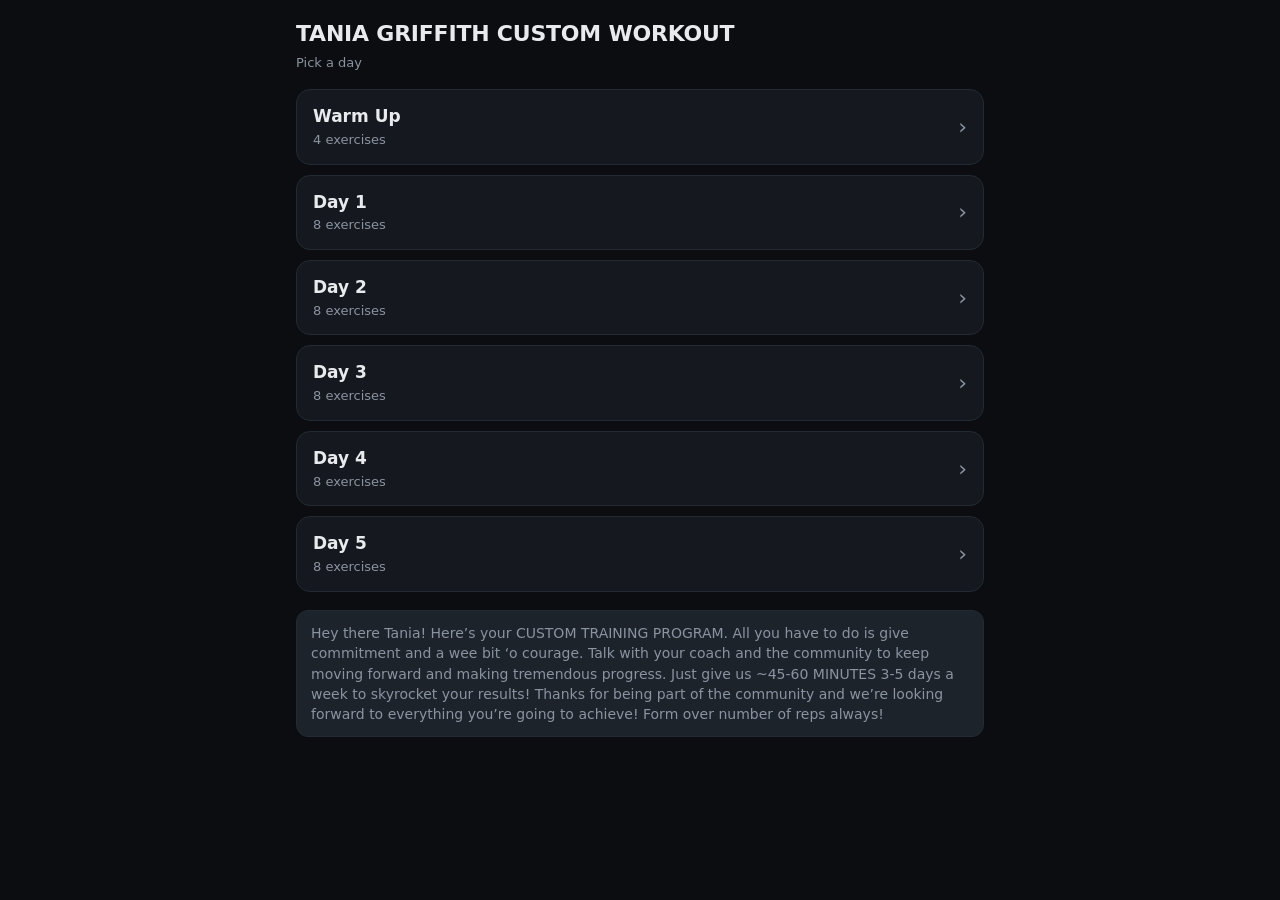
==== index.html @ 73ba3485 "Initial commit: Powerbatics PWA Mobile-first offline web app that turns the custom workout HTML into" ====
<!doctype html>
<html lang="en">
  <head>
    <meta charset="utf-8" />
    <meta
      name="viewport"
      content="width=device-width, initial-scale=1, viewport-fit=cover"
    />
    <meta name="apple-mobile-web-app-capable" content="yes" />
    <meta name="apple-mobile-web-app-status-bar-style" content="black-translucent" />
    <meta name="theme-color" content="#0b0d10" />
    <title>Powerbatics</title>
    <link rel="manifest" href="manifest.webmanifest" />
    <link rel="apple-touch-icon" href="icon-180.png" />
    <link rel="stylesheet" href="styles.css" />
  </head>
  <body>
    <main id="app"></main>
    <script src="app.js" type="module"></script>
  </body>
</html>
---- styles.css ----
:root {
  --bg: #0b0d10;
  --panel: #15191f;
  --panel-2: #1d232b;
  --text: #e8eaed;
  --muted: #8a93a0;
  --accent: #ff7849;
  --accent-2: #ffb86b;
  --good: #4ade80;
  --border: #232a33;
  --tap: 48px;
}

* { box-sizing: border-box; }
html, body {
  margin: 0;
  background: var(--bg);
  color: var(--text);
  font: 16px/1.45 -apple-system, BlinkMacSystemFont, "SF Pro Text", system-ui, sans-serif;
  -webkit-font-smoothing: antialiased;
  overscroll-behavior-y: contain;
}
body {
  padding: env(safe-area-inset-top) env(safe-area-inset-right)
    env(safe-area-inset-bottom) env(safe-area-inset-left);
  min-height: 100vh;
}

main { padding: 12px 16px 80px; max-width: 720px; margin: 0 auto; }

h1, h2, h3 { margin: 0 0 8px; font-weight: 700; letter-spacing: -0.01em; }
h1 { font-size: 28px; }
h2 { font-size: 22px; }
h3 { font-size: 18px; }
p { margin: 0 0 8px; color: var(--text); }
small, .muted { color: var(--muted); }

a, button {
  color: inherit;
  font: inherit;
  background: none;
  border: 0;
  cursor: pointer;
}

.topbar {
  display: flex;
  align-items: center;
  gap: 10px;
  padding: 10px 0 16px;
  position: sticky;
  top: 0;
  background: linear-gradient(var(--bg), var(--bg) 80%, transparent);
  z-index: 5;
}
.back {
  min-width: var(--tap);
  height: var(--tap);
  display: inline-flex;
  align-items: center;
  justify-content: center;
  border-radius: 12px;
  background: var(--panel);
  border: 1px solid var(--border);
  font-size: 20px;
}
.title-stack { flex: 1; min-width: 0; }
.title-stack h1 { font-size: 22px; line-height: 1.1; }
.title-stack .sub { color: var(--muted); font-size: 13px; }

.list { display: grid; gap: 10px; }

.card {
  display: block;
  width: 100%;
  text-align: left;
  background: var(--panel);
  border: 1px solid var(--border);
  border-radius: 14px;
  padding: 14px 16px;
  min-height: var(--tap);
  transition: transform 0.05s ease;
}
.card:active { transform: scale(0.99); }
.card .row { display: flex; align-items: center; gap: 12px; }
.card .name { font-weight: 600; font-size: 17px; }
.card .meta { color: var(--muted); font-size: 13px; margin-top: 2px; }
.card .chev { color: var(--muted); margin-left: auto; font-size: 22px; }
.card.done { border-color: rgba(74, 222, 128, 0.4); }
.card.done .name::after { content: " ✓"; color: var(--good); }

.video-wrap {
  position: relative;
  width: 100%;
  padding-top: 56.25%;
  background: #000;
  border-radius: 14px;
  overflow: hidden;
  margin: 4px 0 16px;
  border: 1px solid var(--border);
}
.video-wrap iframe {
  position: absolute;
  inset: 0;
  width: 100%;
  height: 100%;
  border: 0;
}

.section { margin: 18px 0; }
.section h3 { color: var(--muted); text-transform: uppercase; font-size: 12px; letter-spacing: 0.08em; margin-bottom: 8px; }

.goal {
  background: var(--panel-2);
  border: 1px solid var(--border);
  border-left: 3px solid var(--accent);
  padding: 12px 14px;
  border-radius: 10px;
  font-weight: 600;
}

.desc { color: var(--text); }

.set-row {
  display: grid;
  grid-template-columns: 36px 1fr 1fr 44px;
  gap: 8px;
  align-items: center;
  margin-bottom: 8px;
}
.set-row .idx {
  text-align: center;
  color: var(--muted);
  font-weight: 700;
}
.set-row input {
  width: 100%;
  height: var(--tap);
  background: var(--panel);
  color: var(--text);
  border: 1px solid var(--border);
  border-radius: 10px;
  padding: 0 12px;
  font-size: 17px;
  text-align: center;
}
.set-row input:focus { outline: 2px solid var(--accent); border-color: var(--accent); }
.set-row .check {
  height: var(--tap);
  width: 44px;
  border-radius: 10px;
  background: var(--panel);
  border: 1px solid var(--border);
  font-size: 20px;
  color: var(--muted);
}
.set-row.done .check { background: var(--good); color: #0b0d10; border-color: var(--good); }
.set-row .label { color: var(--muted); text-align: center; font-size: 12px; }

.set-headers {
  display: grid;
  grid-template-columns: 36px 1fr 1fr 44px;
  gap: 8px;
  color: var(--muted);
  font-size: 12px;
  text-transform: uppercase;
  letter-spacing: 0.06em;
  margin-bottom: 4px;
  padding: 0 4px;
}
.set-headers div { text-align: center; }

.btn-row { display: flex; gap: 10px; margin-top: 12px; }
.btn {
  flex: 1;
  height: var(--tap);
  border-radius: 12px;
  background: var(--panel);
  border: 1px solid var(--border);
  color: var(--text);
  font-weight: 600;
}
.btn.primary { background: var(--accent); color: #1a0e07; border-color: var(--accent); }
.btn.ghost { background: transparent; }

.history {
  margin-top: 18px;
  background: var(--panel);
  border: 1px solid var(--border);
  border-radius: 12px;
  padding: 12px 14px;
}
.history h4 { margin: 0 0 8px; font-size: 13px; color: var(--muted); text-transform: uppercase; letter-spacing: 0.08em; }
.history-entry { display: flex; justify-content: space-between; padding: 6px 0; border-top: 1px solid var(--border); font-size: 14px; }
.history-entry:first-of-type { border-top: 0; }
.history-entry .date { color: var(--muted); }

.tip {
  background: var(--panel-2);
  border: 1px solid var(--border);
  border-radius: 12px;
  padding: 12px 14px;
  font-size: 14px;
  color: var(--muted);
  margin: 8px 0 16px;
}
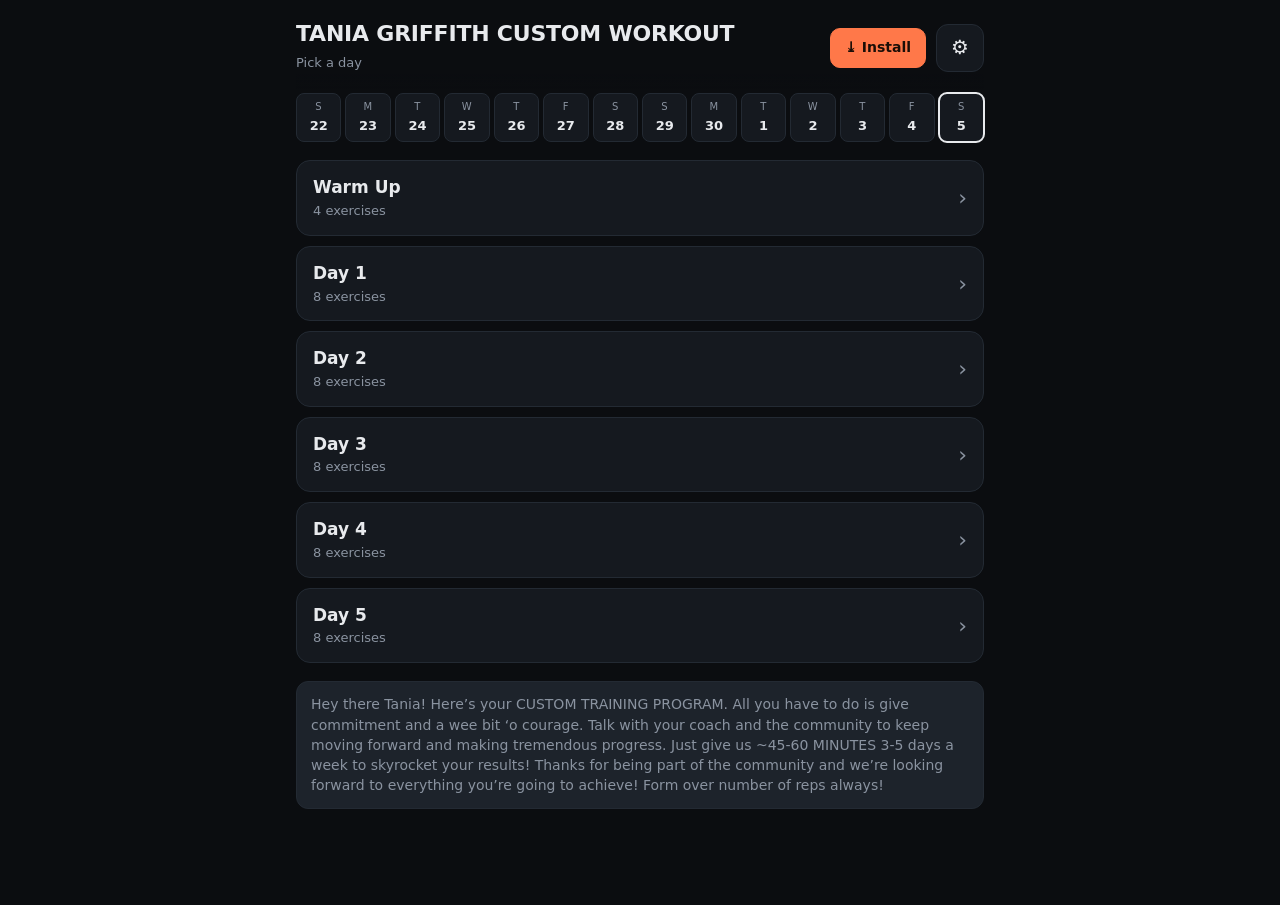
==== commit 26b22994: "Big fullscreen button on exercise videos Adds a 44px ⛶ button in the top-right corner of the video t" ====
--- a/index.html
+++ b/index.html
@@ -16,6 +16,7 @@
   </head>
   <body>
     <main id="app"></main>
+    <script src="https://player.vimeo.com/api/player.js"></script>
     <script src="app.js" type="module"></script>
   </body>
 </html>
--- a/styles.css
+++ b/styles.css
@@ -204,3 +204,242 @@
   color: var(--muted);
   margin: 8px 0 16px;
 }
+
+.install-btn {
+  height: 40px;
+  padding: 0 14px;
+  border-radius: 10px;
+  background: var(--accent);
+  color: #1a0e07;
+  font-weight: 700;
+  font-size: 14px;
+  border: 1px solid var(--accent);
+  white-space: nowrap;
+}
+.install-btn:active { transform: scale(0.97); }
+
+.sheet-backdrop {
+  position: fixed; inset: 0;
+  background: rgba(0,0,0,0.55);
+  display: flex; align-items: flex-end; justify-content: center;
+  z-index: 100;
+  padding: 0 12px calc(env(safe-area-inset-bottom) + 12px);
+  animation: fadein 0.15s ease;
+}
+.sheet {
+  width: 100%; max-width: 520px;
+  background: var(--panel);
+  border: 1px solid var(--border);
+  border-radius: 18px;
+  padding: 20px 20px 18px;
+  color: var(--text);
+  box-shadow: 0 -20px 40px rgba(0,0,0,0.5);
+  animation: slideup 0.2s ease;
+}
+@keyframes fadein { from { opacity: 0 } to { opacity: 1 } }
+@keyframes slideup {
+  from { transform: translateY(20px); opacity: 0 }
+  to { transform: translateY(0); opacity: 1 }
+}
+
+.gear-btn {
+  min-width: var(--tap);
+  height: var(--tap);
+  border-radius: 12px;
+  background: var(--panel);
+  border: 1px solid var(--border);
+  font-size: 20px;
+  display: inline-flex; align-items: center; justify-content: center;
+}
+
+.cal-strip {
+  display: grid;
+  grid-template-columns: repeat(14, 1fr);
+  gap: 4px;
+  margin: 4px 0 18px;
+}
+.cal-day {
+  background: var(--panel);
+  border: 1px solid var(--border);
+  border-radius: 8px;
+  padding: 6px 0;
+  text-align: center;
+  min-width: 0;
+}
+.cal-day .dow { font-size: 10px; color: var(--muted); text-transform: uppercase; letter-spacing: 0.04em; }
+.cal-day .num { font-size: 13px; font-weight: 600; margin-top: 2px; }
+.cal-day.done { background: rgba(255, 120, 73, 0.18); border-color: var(--accent); }
+.cal-day.done .num { color: var(--accent-2); }
+.cal-day.today { outline: 2px solid var(--text); outline-offset: -1px; }
+
+.last-hint {
+  background: var(--panel-2);
+  border: 1px solid var(--border);
+  border-radius: 10px;
+  padding: 10px 12px;
+  margin: 14px 0 0;
+  font-size: 14px;
+}
+
+.rpe-block { margin-top: 14px; }
+.rpe-row { display: grid; grid-template-columns: repeat(5, 1fr); gap: 8px; }
+.rpe-btn {
+  height: 44px;
+  border-radius: 10px;
+  background: var(--panel);
+  border: 1px solid var(--border);
+  color: var(--text);
+  font-weight: 700;
+  font-size: 16px;
+}
+.rpe-btn.sel { background: var(--accent); color: #1a0e07; border-color: var(--accent); }
+
+.btn.coach {
+  background: #25d366;
+  color: #0b0d10;
+  border-color: #25d366;
+  text-decoration: none;
+  display: inline-flex;
+  align-items: center;
+  justify-content: center;
+  font-weight: 700;
+  margin-top: 14px;
+  width: 100%;
+}
+
+.settings-row {
+  background: var(--panel);
+  border: 1px solid var(--border);
+  border-radius: 12px;
+  padding: 12px 14px;
+}
+.settings-row label { display: block; font-weight: 600; margin-bottom: 6px; }
+.settings-row input[type="tel"],
+.settings-row input[type="number"] {
+  width: 100%;
+  height: var(--tap);
+  background: var(--bg);
+  color: var(--text);
+  border: 1px solid var(--border);
+  border-radius: 10px;
+  padding: 0 12px;
+  font-size: 16px;
+}
+.settings-row .hint { color: var(--muted); font-size: 13px; margin-top: 6px; }
+.settings-row .switch { display: flex; align-items: center; gap: 10px; font-weight: 500; margin: 0; }
+.settings-row .switch input { width: 20px; height: 20px; }
+
+.timer-card {
+  background: var(--panel);
+  border: 1px solid var(--border);
+  border-radius: 14px;
+  padding: 16px;
+  text-align: center;
+  margin: 12px 0 0;
+}
+.timer-card.running { border-color: var(--accent); }
+.timer-card.done { border-color: var(--good); }
+.timer-label { font-size: 12px; color: var(--muted); text-transform: uppercase; letter-spacing: 0.08em; }
+.timer-display {
+  font-size: 44px;
+  font-weight: 800;
+  font-variant-numeric: tabular-nums;
+  letter-spacing: -0.02em;
+  margin: 6px 0 12px;
+}
+
+.rest-sheet {
+  position: fixed;
+  left: 12px; right: 12px;
+  bottom: calc(env(safe-area-inset-bottom) + 12px);
+  background: var(--panel);
+  border: 1px solid var(--accent);
+  border-radius: 16px;
+  padding: 14px 16px 12px;
+  box-shadow: 0 10px 30px rgba(0,0,0,0.5);
+  z-index: 95;
+  animation: slideup 0.2s ease;
+}
+.rest-title { font-size: 12px; color: var(--muted); text-transform: uppercase; letter-spacing: 0.08em; }
+.rest-display {
+  font-size: 36px; font-weight: 800;
+  font-variant-numeric: tabular-nums;
+  margin: 2px 0 10px;
+  color: var(--accent-2);
+}
+.rest-row { display: grid; grid-template-columns: 1fr 1fr 1fr; gap: 8px; }
+
+.video-fs {
+  position: absolute;
+  top: 8px;
+  right: 8px;
+  width: 44px;
+  height: 44px;
+  border-radius: 10px;
+  background: rgba(0, 0, 0, 0.55);
+  backdrop-filter: blur(8px);
+  -webkit-backdrop-filter: blur(8px);
+  color: #fff;
+  border: 1px solid rgba(255, 255, 255, 0.2);
+  font-size: 22px;
+  font-weight: 600;
+  display: flex;
+  align-items: center;
+  justify-content: center;
+  z-index: 3;
+  cursor: pointer;
+  line-height: 1;
+}
+.video-fs:active { transform: scale(0.94); background: rgba(0,0,0,0.75); }
+
+.video-jump {
+  position: fixed;
+  right: 12px;
+  bottom: calc(env(safe-area-inset-bottom) + 90px);
+  background: var(--panel);
+  color: var(--text);
+  border: 1px solid var(--accent);
+  border-radius: 999px;
+  padding: 10px 14px;
+  font-weight: 600;
+  font-size: 13px;
+  box-shadow: 0 6px 16px rgba(0,0,0,0.4);
+  z-index: 80;
+  opacity: 0;
+  pointer-events: none;
+  transform: translateY(8px);
+  transition: opacity 0.18s ease, transform 0.18s ease;
+}
+.video-jump.visible {
+  opacity: 1;
+  pointer-events: auto;
+  transform: translateY(0);
+}
+
+.hero-card {
+  background: linear-gradient(135deg, rgba(255,120,73,0.2), rgba(255,120,73,0.05));
+  border: 1px solid var(--accent);
+  border-radius: 16px;
+  padding: 20px;
+  text-align: center;
+  margin: 4px 0 0;
+}
+.hero-big { font-size: 28px; font-weight: 800; }
+.hero-sub { color: var(--muted); margin-top: 6px; }
+
+.update-banner {
+  position: fixed;
+  left: 50%;
+  bottom: calc(env(safe-area-inset-bottom) + 14px);
+  transform: translateX(-50%);
+  background: var(--accent);
+  color: #1a0e07;
+  font-weight: 600;
+  padding: 12px 18px;
+  border-radius: 999px;
+  box-shadow: 0 8px 24px rgba(255, 120, 73, 0.4);
+  z-index: 90;
+  cursor: pointer;
+  font-size: 14px;
+  animation: slideup 0.25s ease;
+}
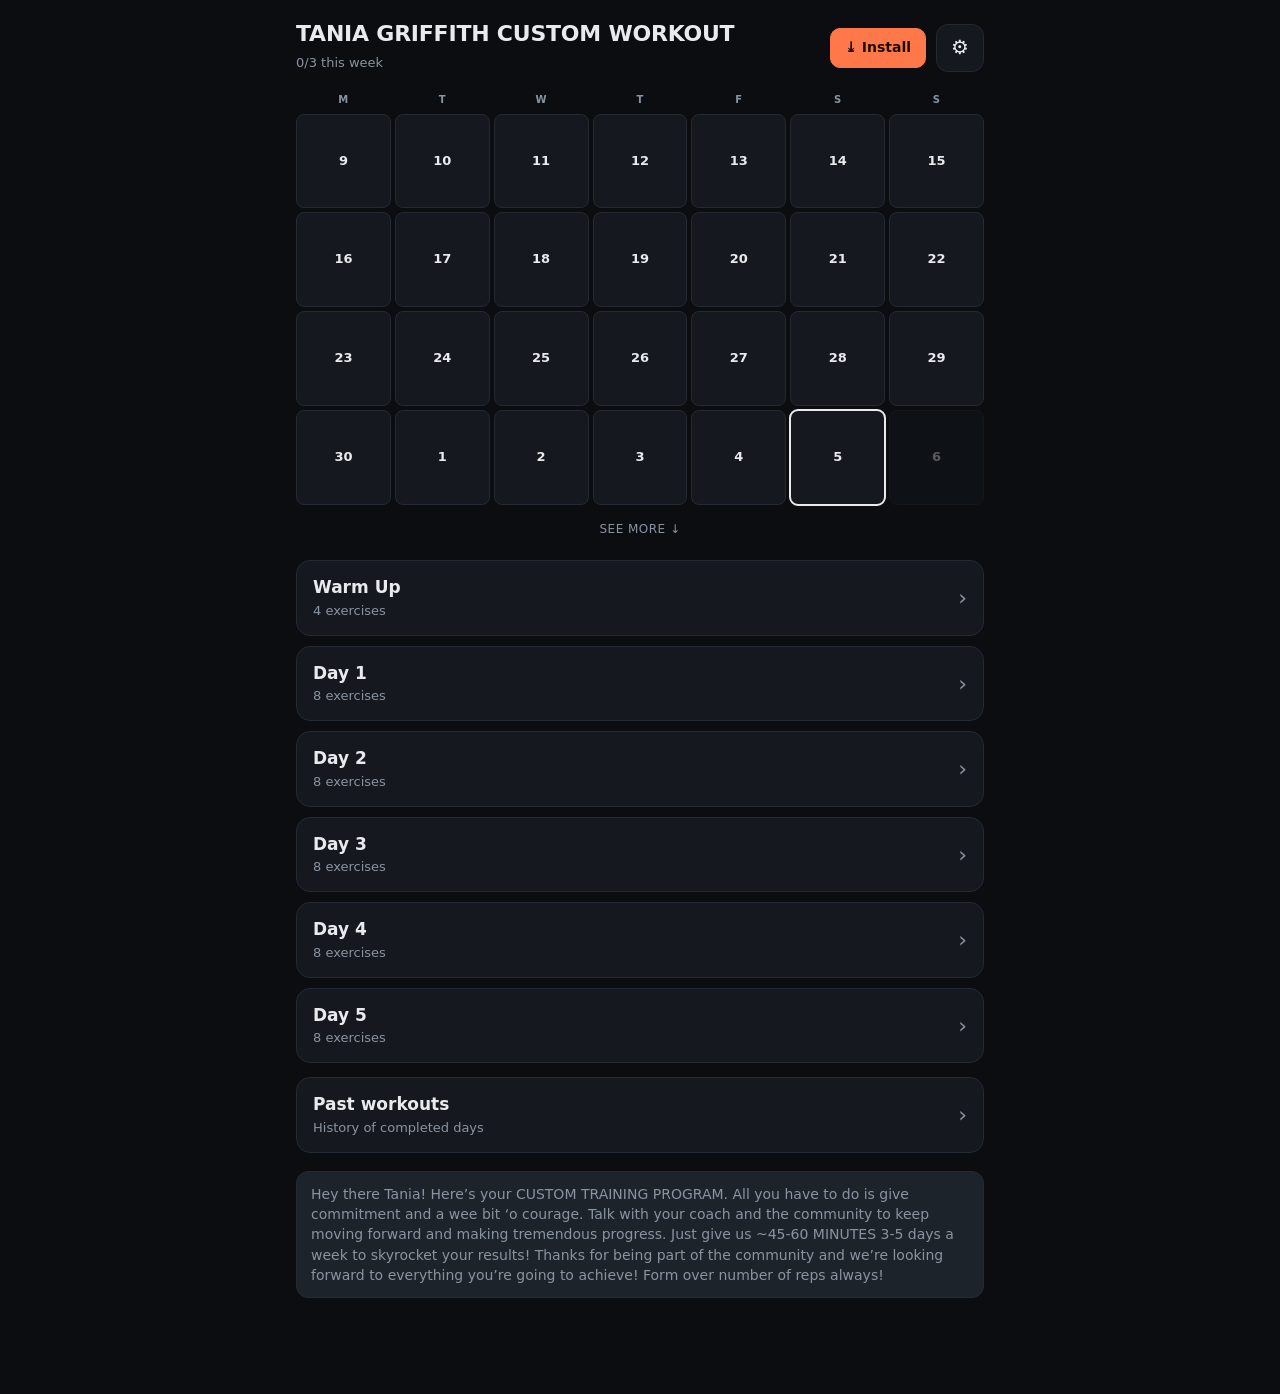
==== commit 0bafcc34: "Weekly streak, workout timer, past workouts, delete set, zoom lock Streaks - Streak is now measured " ====
--- a/index.html
+++ b/index.html
@@ -4,8 +4,9 @@
     <meta charset="utf-8" />
     <meta
       name="viewport"
-      content="width=device-width, initial-scale=1, viewport-fit=cover"
+      content="width=device-width, initial-scale=1, maximum-scale=1, user-scalable=no, viewport-fit=cover"
     />
+    <link rel="icon" type="image/png" href="favicon-icon.png" />
     <meta name="apple-mobile-web-app-capable" content="yes" />
     <meta name="apple-mobile-web-app-status-bar-style" content="black-translucent" />
     <meta name="theme-color" content="#0b0d10" />
--- a/styles.css
+++ b/styles.css
@@ -133,6 +133,50 @@
   color: var(--muted);
   font-weight: 700;
 }
+.set-row .idx-col {
+  position: relative;
+  display: flex;
+  align-items: center;
+  justify-content: center;
+  height: var(--tap);
+}
+.set-row .idx-col .idx { display: block; }
+.set-row .idx-col .del-set {
+  display: none;
+  position: absolute;
+  inset: 0;
+  background: rgba(255, 107, 107, 0.15);
+  color: #ff6b6b;
+  border: 1px solid rgba(255, 107, 107, 0.4);
+  border-radius: 10px;
+  font-size: 18px;
+  font-weight: 700;
+}
+.set-row .idx-col:hover .del-set,
+.set-row .idx-col:active .del-set,
+.set-row .idx-col:focus-within .del-set {
+  display: flex;
+  align-items: center;
+  justify-content: center;
+}
+/* On touch devices, show delete button when row is long-pressed — fall back
+   to always-visible small × in corner so it's discoverable */
+.set-row .idx-col .del-set {
+  display: flex;
+  align-items: center;
+  justify-content: center;
+  position: absolute;
+  top: 2px;
+  right: 2px;
+  inset: auto;
+  width: 22px;
+  height: 22px;
+  border-radius: 11px;
+  font-size: 14px;
+  line-height: 1;
+  padding: 0;
+  background: rgba(255, 107, 107, 0.12);
+}
 .set-row input {
   width: 100%;
   height: var(--tap);
@@ -168,6 +212,8 @@
   margin-bottom: 4px;
   padding: 0 4px;
 }
+.set-headers.set-headers-2 { grid-template-columns: 36px 1fr 44px; }
+.set-row.set-row-2 { grid-template-columns: 36px 1fr 44px; }
 .set-headers div { text-align: center; }
 
 .btn-row { display: flex; gap: 10px; margin-top: 12px; }
@@ -182,6 +228,8 @@
 }
 .btn.primary { background: var(--accent); color: #1a0e07; border-color: var(--accent); }
 .btn.ghost { background: transparent; }
+.btn.danger { background: transparent; color: #ff6b6b; border-color: rgba(255,107,107,0.5); }
+.btn.danger:active { background: rgba(255,107,107,0.1); }
 
 .history {
   margin-top: 18px;
@@ -252,25 +300,54 @@
   display: inline-flex; align-items: center; justify-content: center;
 }
 
-.cal-strip {
+.cal-wrap { margin: 4px 0 14px; }
+.cal-dow {
   display: grid;
-  grid-template-columns: repeat(14, 1fr);
+  grid-template-columns: repeat(7, 1fr);
   gap: 4px;
-  margin: 4px 0 18px;
+  margin-bottom: 6px;
+}
+.cal-dow div {
+  text-align: center;
+  color: var(--muted);
+  font-size: 10px;
+  font-weight: 600;
+  text-transform: uppercase;
+  letter-spacing: 0.04em;
+}
+.cal-grid {
+  display: grid;
+  grid-template-columns: repeat(7, 1fr);
+  gap: 4px;
 }
 .cal-day {
   background: var(--panel);
   border: 1px solid var(--border);
   border-radius: 8px;
-  padding: 6px 0;
+  padding: 8px 0;
   text-align: center;
   min-width: 0;
-}
-.cal-day .dow { font-size: 10px; color: var(--muted); text-transform: uppercase; letter-spacing: 0.04em; }
-.cal-day .num { font-size: 13px; font-weight: 600; margin-top: 2px; }
+  aspect-ratio: 1;
+  display: flex;
+  align-items: center;
+  justify-content: center;
+}
+.cal-day .num { font-size: 13px; font-weight: 600; }
 .cal-day.done { background: rgba(255, 120, 73, 0.18); border-color: var(--accent); }
 .cal-day.done .num { color: var(--accent-2); }
 .cal-day.today { outline: 2px solid var(--text); outline-offset: -1px; }
+.cal-day.future { opacity: 0.35; }
+.cal-more {
+  display: block;
+  width: 100%;
+  margin-top: 8px;
+  padding: 8px;
+  color: var(--muted);
+  background: transparent;
+  font-size: 12px;
+  letter-spacing: 0.04em;
+  text-transform: uppercase;
+}
 
 .last-hint {
   background: var(--panel-2);
@@ -315,7 +392,9 @@
 }
 .settings-row label { display: block; font-weight: 600; margin-bottom: 6px; }
 .settings-row input[type="tel"],
-.settings-row input[type="number"] {
+.settings-row input[type="number"],
+.settings-row input[type="url"],
+.settings-row input[type="text"] {
   width: 100%;
   height: var(--tap);
   background: var(--bg);
@@ -337,6 +416,8 @@
   text-align: center;
   margin: 12px 0 0;
 }
+.timer-card.workout { margin: 0 0 14px; }
+.timer-card.workout .timer-display { font-size: 36px; }
 .timer-card.running { border-color: var(--accent); }
 .timer-card.done { border-color: var(--good); }
 .timer-label { font-size: 12px; color: var(--muted); text-transform: uppercase; letter-spacing: 0.08em; }
@@ -392,6 +473,45 @@
 }
 .video-fs:active { transform: scale(0.94); background: rgba(0,0,0,0.75); }
 
+.video-fs-close {
+  position: absolute;
+  top: calc(env(safe-area-inset-top) + 12px);
+  right: calc(env(safe-area-inset-right) + 12px);
+  width: 44px;
+  height: 44px;
+  border-radius: 22px;
+  background: rgba(0, 0, 0, 0.7);
+  color: #fff;
+  border: 1px solid rgba(255,255,255,0.2);
+  font-size: 20px;
+  font-weight: 600;
+  display: none;
+  align-items: center;
+  justify-content: center;
+  z-index: 5;
+}
+
+.video-wrap.fs-mode {
+  position: fixed;
+  inset: 0;
+  padding-top: 0;
+  width: 100vw;
+  height: 100vh;
+  height: 100dvh;
+  z-index: 200;
+  background: #000;
+  border-radius: 0;
+  border: 0;
+  margin: 0;
+}
+.video-wrap.fs-mode iframe {
+  width: 100%;
+  height: 100%;
+}
+.video-wrap.fs-mode .video-fs { display: none; }
+.video-wrap.fs-mode .video-fs-close { display: flex; }
+body.fs-lock { overflow: hidden; touch-action: none; }
+
 .video-jump {
   position: fixed;
   right: 12px;
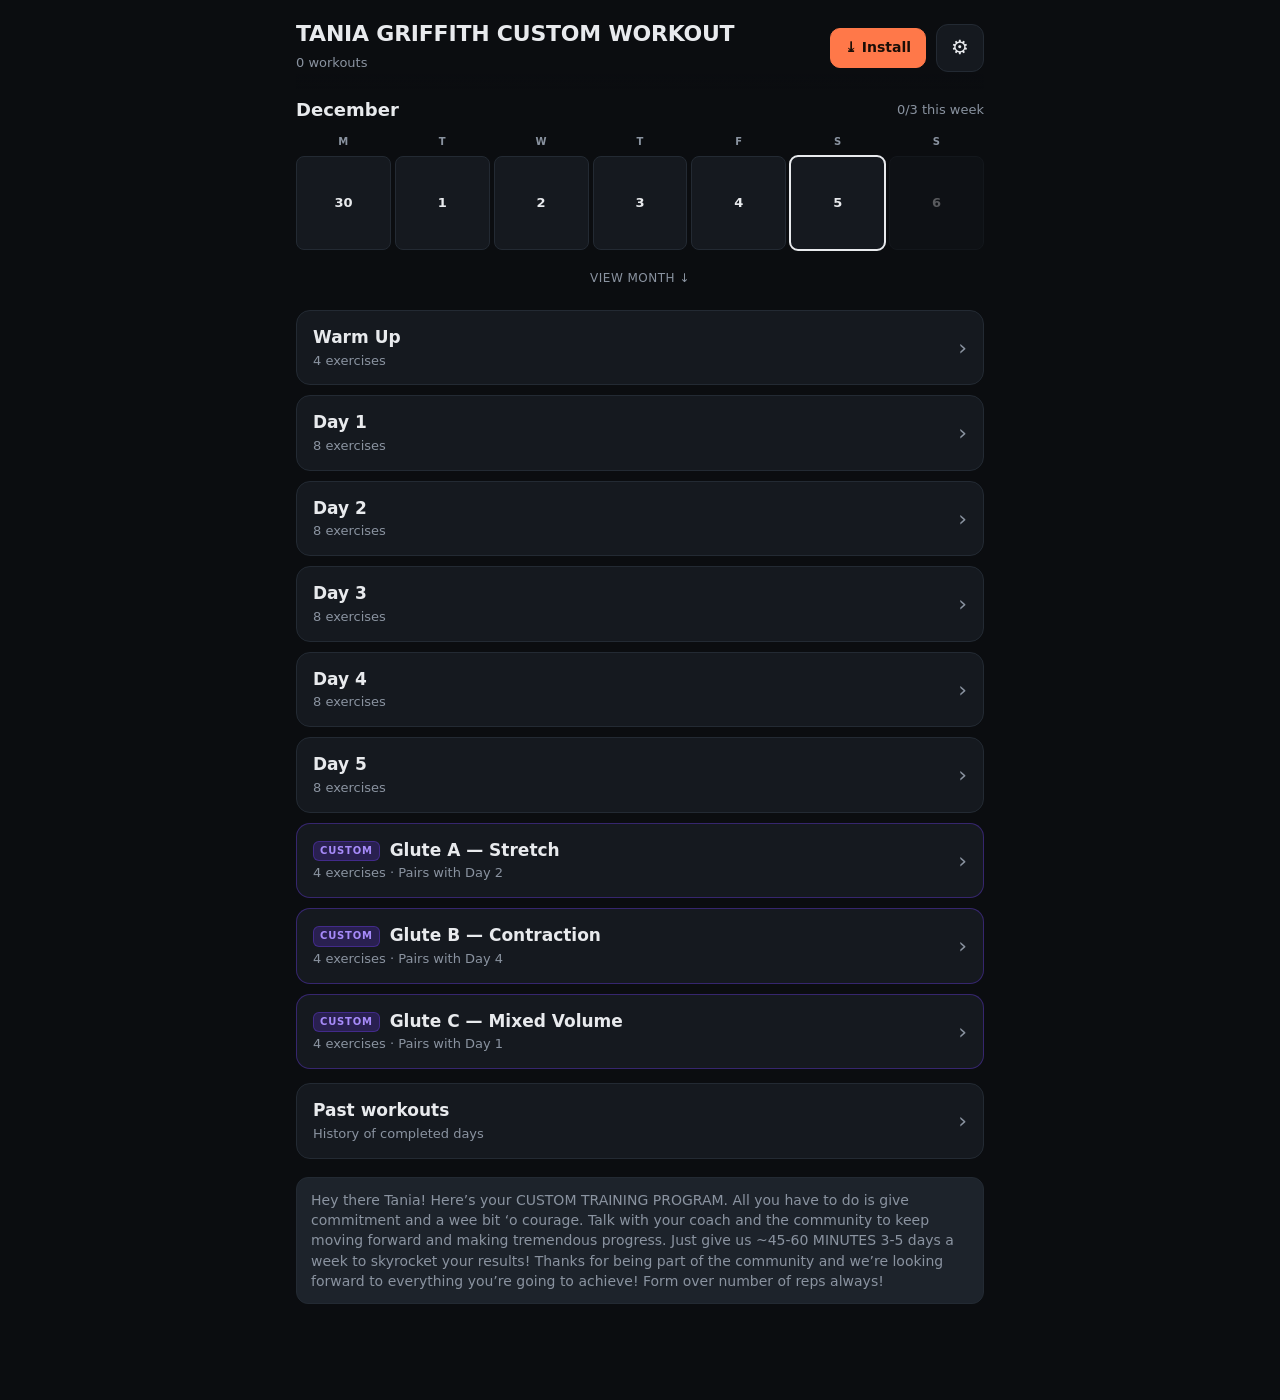
==== commit 572d5116: "Add GoatCounter analytics placeholder One script tag, no cookies, free for personal sites. Shows vis" ====
--- a/index.html
+++ b/index.html
@@ -19,5 +19,9 @@
     <main id="app"></main>
     <script src="https://player.vimeo.com/api/player.js"></script>
     <script src="app.js" type="module"></script>
+    <!-- GoatCounter — free, cookie-free analytics. Replace YOURCODE with
+         your goatcounter.com subdomain (e.g. "powerbatics"). -->
+    <script data-goatcounter="https://YOURCODE.goatcounter.com/count"
+            async src="//gc.zgo.at/count.js"></script>
   </body>
 </html>
--- a/styles.css
+++ b/styles.css
@@ -133,49 +133,43 @@
   color: var(--muted);
   font-weight: 700;
 }
-.set-row .idx-col {
-  position: relative;
-  display: flex;
-  align-items: center;
-  justify-content: center;
+.set-row .del-set {
+  width: 54px;
   height: var(--tap);
-}
-.set-row .idx-col .idx { display: block; }
-.set-row .idx-col .del-set {
-  display: none;
-  position: absolute;
-  inset: 0;
-  background: rgba(255, 107, 107, 0.15);
-  color: #ff6b6b;
-  border: 1px solid rgba(255, 107, 107, 0.4);
-  border-radius: 10px;
-  font-size: 18px;
-  font-weight: 700;
-}
-.set-row .idx-col:hover .del-set,
-.set-row .idx-col:active .del-set,
-.set-row .idx-col:focus-within .del-set {
-  display: flex;
-  align-items: center;
-  justify-content: center;
-}
-/* On touch devices, show delete button when row is long-pressed — fall back
-   to always-visible small × in corner so it's discoverable */
-.set-row .idx-col .del-set {
-  display: flex;
-  align-items: center;
-  justify-content: center;
-  position: absolute;
-  top: 2px;
-  right: 2px;
-  inset: auto;
-  width: 22px;
-  height: 22px;
-  border-radius: 11px;
-  font-size: 14px;
+  border-radius: 10px;
+  background: transparent;
+  color: rgba(255, 107, 107, 0.75);
+  border: 1px solid rgba(255, 107, 107, 0.35);
+  font-size: 22px;
+  font-weight: 600;
   line-height: 1;
   padding: 0;
-  background: rgba(255, 107, 107, 0.12);
+  display: inline-flex;
+  align-items: center;
+  justify-content: center;
+}
+.set-row .del-set:active {
+  background: rgba(255, 107, 107, 0.18);
+  color: #ff6b6b;
+  border-color: #ff6b6b;
+}
+
+.card.partial { border-style: dashed; opacity: 0.82; }
+
+.card.custom-card { border-color: rgba(103, 58, 228, 0.4); }
+.custom-badge {
+  display: inline-block;
+  font-size: 10px;
+  font-weight: 700;
+  text-transform: uppercase;
+  letter-spacing: 0.08em;
+  background: rgba(103, 58, 228, 0.25);
+  color: #a78bfa;
+  border: 1px solid rgba(103, 58, 228, 0.4);
+  border-radius: 6px;
+  padding: 2px 6px;
+  vertical-align: middle;
+  margin-right: 4px;
 }
 .set-row input {
   width: 100%;
@@ -191,12 +185,13 @@
 .set-row input:focus { outline: 2px solid var(--accent); border-color: var(--accent); }
 .set-row .check {
   height: var(--tap);
-  width: 44px;
-  border-radius: 10px;
-  background: var(--panel);
-  border: 1px solid var(--border);
-  font-size: 20px;
+  width: 54px;
+  border-radius: 10px;
+  background: var(--panel);
+  border: 1px solid var(--border);
+  font-size: 22px;
   color: var(--muted);
+  font-weight: 600;
 }
 .set-row.done .check { background: var(--good); color: #0b0d10; border-color: var(--good); }
 .set-row .label { color: var(--muted); text-align: center; font-size: 12px; }
@@ -212,8 +207,11 @@
   margin-bottom: 4px;
   padding: 0 4px;
 }
-.set-headers.set-headers-2 { grid-template-columns: 36px 1fr 44px; }
-.set-row.set-row-2 { grid-template-columns: 36px 1fr 44px; }
+.set-headers.set-headers-2 { grid-template-columns: 24px minmax(0, 1fr) 54px 54px; }
+.set-row.set-row-2 { grid-template-columns: 24px minmax(0, 1fr) 54px 54px; }
+.set-headers.set-headers-dual { grid-template-columns: 24px 1fr 1fr 50px 50px; }
+.set-row.set-row-dual { grid-template-columns: 24px 1fr 1fr 50px 50px; }
+.set-row .del-set:disabled { opacity: 0.25; pointer-events: none; color: var(--muted); border-color: var(--border); }
 .set-headers div { text-align: center; }
 
 .btn-row { display: flex; gap: 10px; margin-top: 12px; }
@@ -301,6 +299,61 @@
 }
 
 .cal-wrap { margin: 4px 0 14px; }
+.cal-header {
+  display: flex;
+  align-items: center;
+  justify-content: space-between;
+  margin-bottom: 8px;
+  gap: 8px;
+}
+.cal-week {
+  color: var(--muted);
+  font-size: 13px;
+  font-weight: 500;
+  flex: 0 0 auto;
+}
+.cal-title {
+  font-size: 18px;
+  font-weight: 700;
+  color: var(--text);
+  background: transparent;
+  border: 0;
+  padding: 4px 0;
+  display: inline-flex;
+  align-items: center;
+  gap: 6px;
+}
+.cal-title.clickable { cursor: pointer; }
+.cal-title.clickable:active { opacity: 0.6; }
+.cal-title .chev { font-size: 12px; color: var(--muted); }
+
+.cal-day.out-of-month { opacity: 0.3; border-color: transparent; background: transparent; }
+.cal-day.out-of-month .num { color: var(--muted); }
+
+.month-list {
+  max-height: 60vh;
+  overflow-y: auto;
+  -webkit-overflow-scrolling: touch;
+  display: flex;
+  flex-direction: column;
+  gap: 6px;
+}
+.month-opt {
+  padding: 14px 16px;
+  text-align: left;
+  background: var(--panel-2);
+  color: var(--text);
+  border: 1px solid var(--border);
+  border-radius: 10px;
+  font-size: 16px;
+  font-weight: 500;
+}
+.month-opt.sel {
+  background: var(--accent);
+  color: #1a0e07;
+  border-color: var(--accent);
+  font-weight: 700;
+}
 .cal-dow {
   display: grid;
   grid-template-columns: repeat(7, 1fr);
@@ -320,6 +373,12 @@
   grid-template-columns: repeat(7, 1fr);
   gap: 4px;
 }
+.cal-actions {
+  display: flex;
+  gap: 8px;
+  margin-top: 4px;
+}
+.cal-actions .cal-more { flex: 1; }
 .cal-day {
   background: var(--panel);
   border: 1px solid var(--border);
@@ -419,6 +478,8 @@
 .timer-card.workout { margin: 0 0 14px; }
 .timer-card.workout .timer-display { font-size: 36px; }
 .timer-card.running { border-color: var(--accent); }
+.timer-card.prepping { border-color: var(--accent-2); }
+.timer-card.prepping .timer-display { color: var(--accent-2); }
 .timer-card.done { border-color: var(--good); }
 .timer-label { font-size: 12px; color: var(--muted); text-transform: uppercase; letter-spacing: 0.08em; }
 .timer-display {
@@ -512,29 +573,6 @@
 .video-wrap.fs-mode .video-fs-close { display: flex; }
 body.fs-lock { overflow: hidden; touch-action: none; }
 
-.video-jump {
-  position: fixed;
-  right: 12px;
-  bottom: calc(env(safe-area-inset-bottom) + 90px);
-  background: var(--panel);
-  color: var(--text);
-  border: 1px solid var(--accent);
-  border-radius: 999px;
-  padding: 10px 14px;
-  font-weight: 600;
-  font-size: 13px;
-  box-shadow: 0 6px 16px rgba(0,0,0,0.4);
-  z-index: 80;
-  opacity: 0;
-  pointer-events: none;
-  transform: translateY(8px);
-  transition: opacity 0.18s ease, transform 0.18s ease;
-}
-.video-jump.visible {
-  opacity: 1;
-  pointer-events: auto;
-  transform: translateY(0);
-}
 
 .hero-card {
   background: linear-gradient(135deg, rgba(255,120,73,0.2), rgba(255,120,73,0.05));
